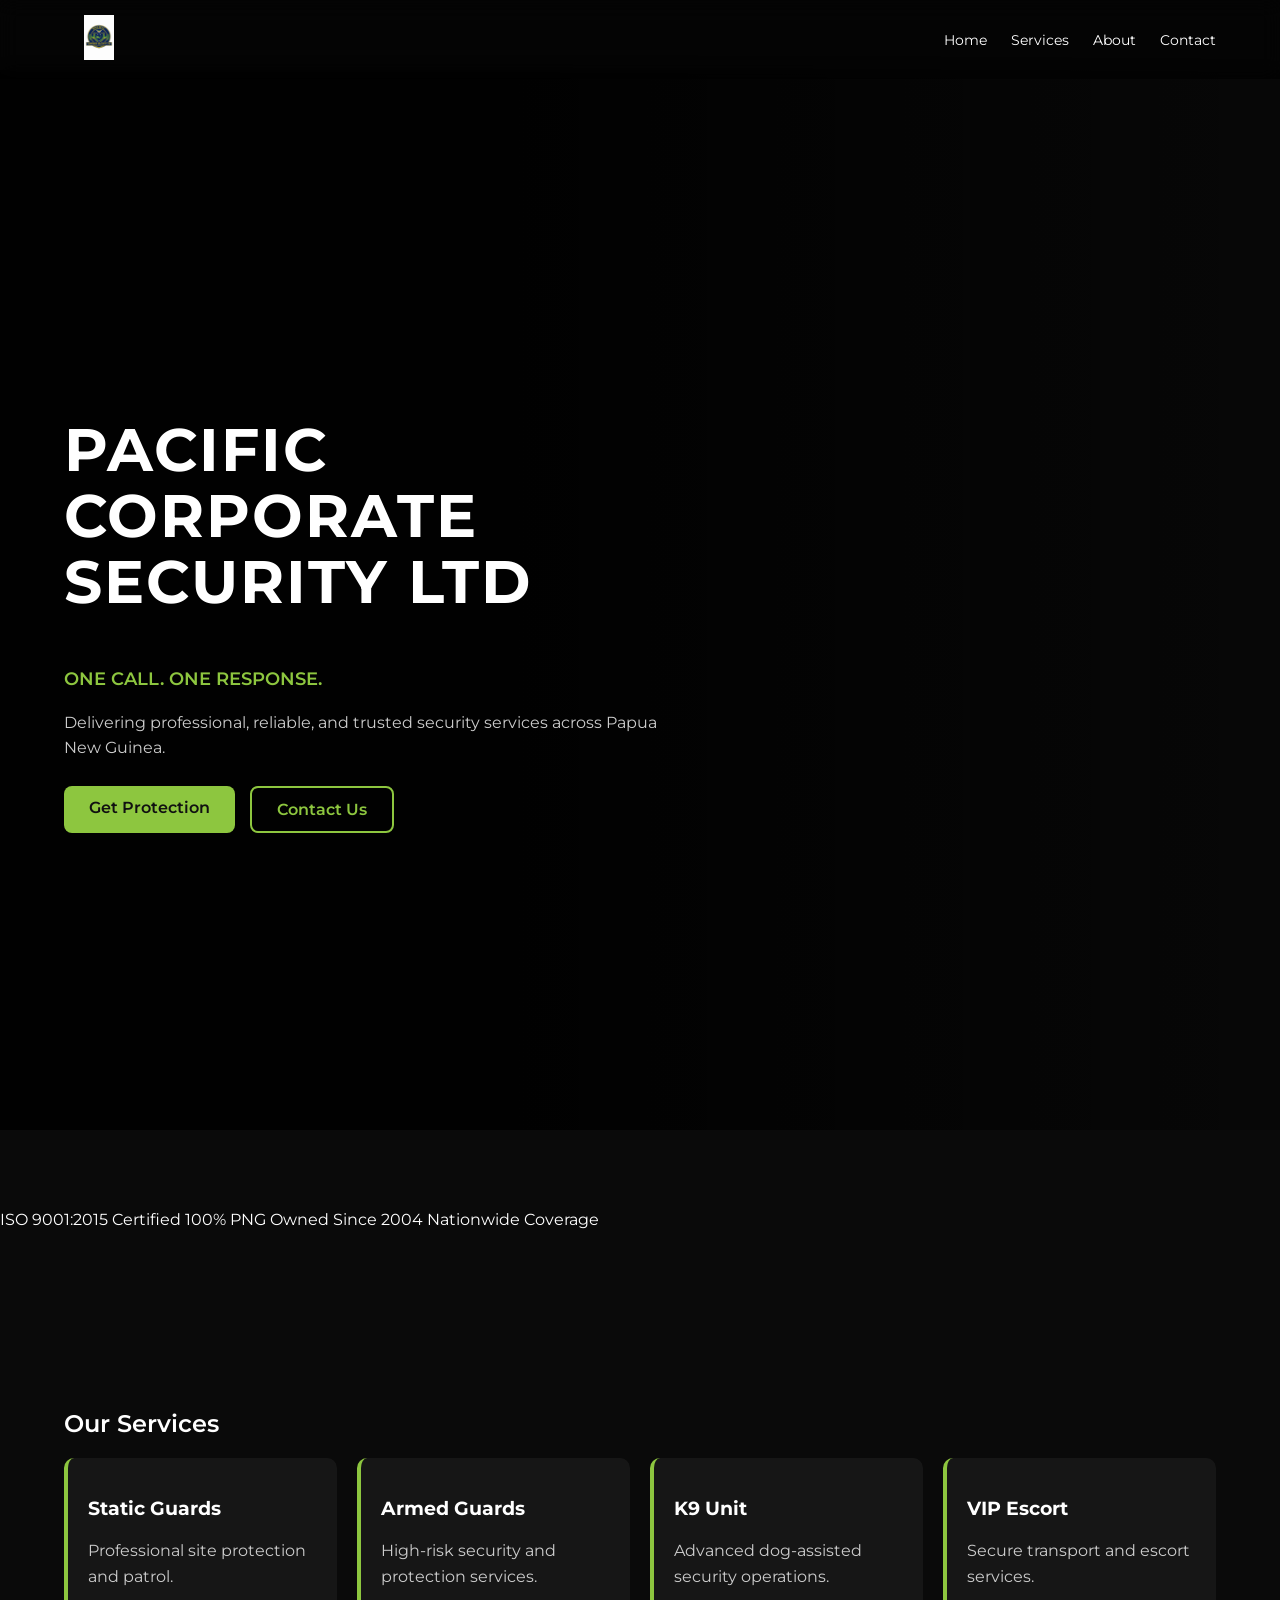
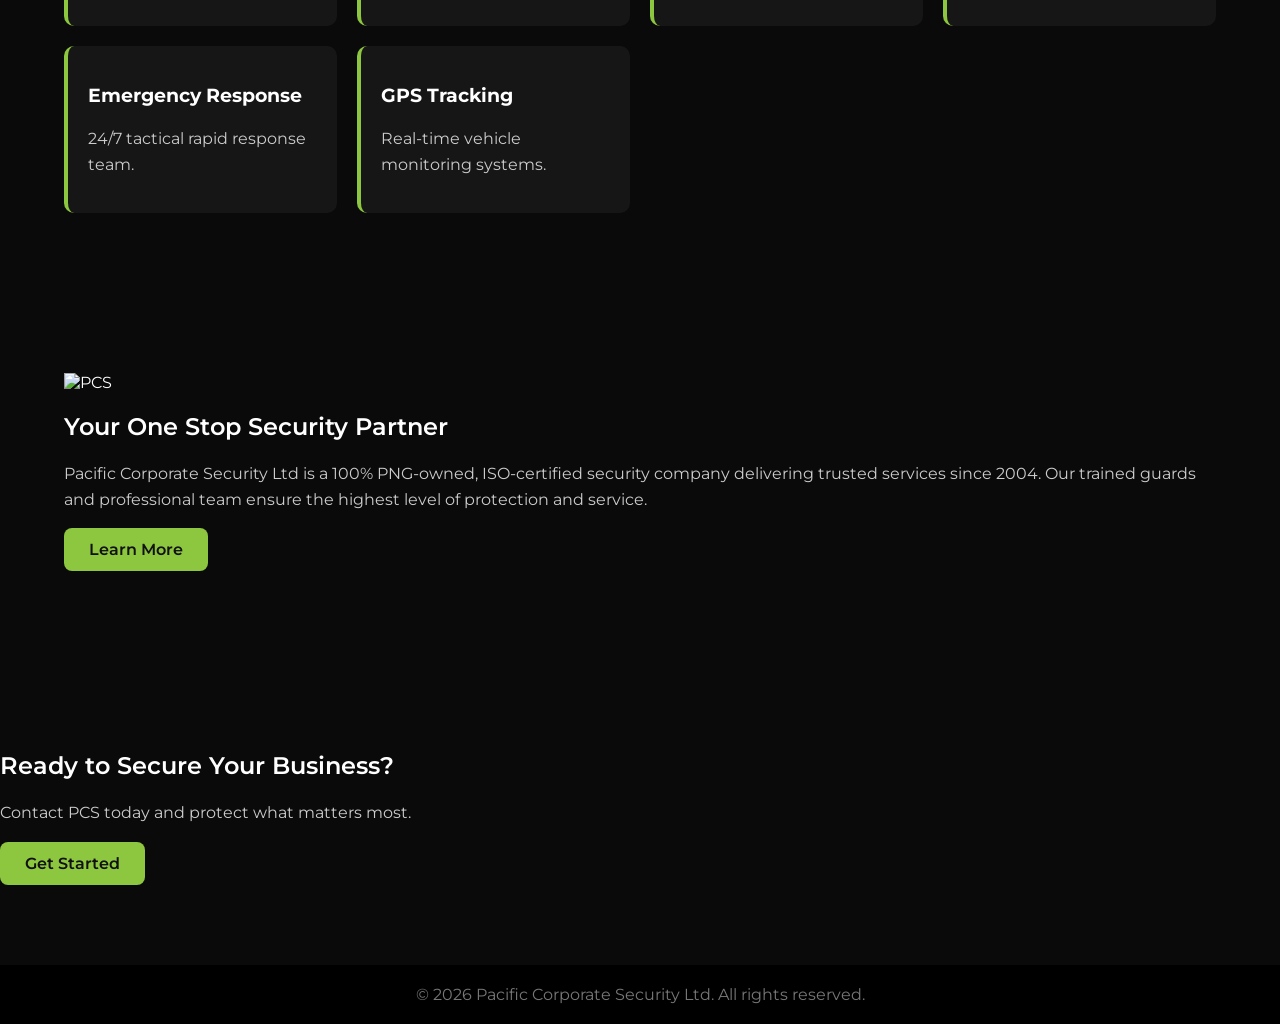
==== index.html @ a0e86210 "Fix HTML formatting and structure" ====
<!DOCTYPE html>
<html lang="en">
<head>
  <meta charset="UTF-8">
  <meta name="viewport" content="width=device-width, initial-scale=1.0">

  <link href="https://fonts.googleapis.com/css2?family=Montserrat:wght@400;600;700&display=swap" rel="stylesheet">
  <link rel="stylesheet" href="styles.css">
  
  <title>Pacific Corporate Security</title>

</head>

<body>

<!-- NAVBAR -->
<header class="navbar">
  <div class="container nav-content">
    <a href="index.html">
  <img src="logo.png" class="logo">
    </a>

    <nav>
      <a href="index.html">Home</a>
      <a href="services.html">Services</a>
      <a href="about.html">About</a>
      <a href="contact.html">Contact</a>
    </nav>
  </div>
</header>
  
<!-- HERO -->
<section class="hero">
  <div class="overlay"></div>

  <div class="container hero-content">
    <div class="hero-text">
      <h1>
        PACIFIC CORPORATE<br>
        SECURITY LTD
      </h1>

      <p class="tagline">ONE CALL. ONE RESPONSE.</p>

      <p class="hero-subtext">
        Delivering professional, reliable, and trusted security services across Papua New Guinea.
      </p>

      <div class="hero-buttons">
        <a href="#" class="btn btn-primary">Get Protection</a>
        <a href="contact.html" class="btn btn-outline">Contact Us</a>
      </div>
    </div>
  </div>
</section>

<!-- TRUST -->
<section class="trust">
  <span>ISO 9001:2015 Certified</span>
  <span>100% PNG Owned</span>
  <span>Since 2004</span>
  <span>Nationwide Coverage</span>
</section>

<!-- SERVICES -->
<section class="services container">
  <h2>Our Services</h2>
  <div class="grid">
    <div class="card"><h3>Static Guards</h3><p>Professional site protection and patrol.</p></div>
    <div class="card"><h3>Armed Guards</h3><p>High-risk security and protection services.</p></div>
    <div class="card"><h3>K9 Unit</h3><p>Advanced dog-assisted security operations.</p></div>
    <div class="card"><h3>VIP Escort</h3><p>Secure transport and escort services.</p></div>
    <div class="card"><h3>Emergency Response</h3><p>24/7 tactical rapid response team.</p></div>
    <div class="card"><h3>GPS Tracking</h3><p>Real-time vehicle monitoring systems.</p></div>
  </div>
</section>

<!-- ABOUT -->
<section class="about container">
  <img src="pcs-about.jpg" alt="PCS">
  <div class="about-text">
    <h2>Your One Stop Security Partner</h2>
    <p>
      Pacific Corporate Security Ltd is a 100% PNG-owned, ISO-certified security company
      delivering trusted services since 2004. Our trained guards and professional team
      ensure the highest level of protection and service.
    </p>
    <a href="#" class="btn btn-primary">Learn More</a>
  </div>
</section>

<!-- CTA -->
<section class="cta">
  <h2>Ready to Secure Your Business?</h2>
  <p>Contact PCS today and protect what matters most.</p>
  <a href="#" class="btn btn-primary">Get Started</a>
</section>

<!-- FOOTER -->
<footer>
  © 2026 Pacific Corporate Security Ltd. All rights reserved.
</footer>

</body>
</html>
---- styles.css ----
:root {
  --primary-green: #8DC63F;
  --dark-overlay: rgba(0, 0, 0, 0.75);
  --background: #0a0a0a;
  --text: #ffffff;
  --subtext: #cccccc;
}

body {
  margin: 0;
  font-family: 'Montserrat', sans-serif;
  background: var(--background);
  color: var(--text);
}

p {
  color: var(--subtext);
  line-height: 1.6;
}

.navbar a {
  color: var(--text);
}

.navbar a:hover {
  color: var(--primary-green);
}

.section-title {
  background: var(--primary-green);
  color: #1a1a1a;
}

.card {
  background: rgba(255,255,255,0.05);
  border-left: 4px solid var(--primary-green);
}

.btn-primary {
  background: var(--primary-green);
  color: #111;
}

.btn-outline {
  border: 2px solid var(--primary-green);
  color: var(--primary-green);
}

.overlay {
  background: linear-gradient(
    to right,
    rgba(0,0,0,0.85) 40%,
    rgba(0,0,0,0.3) 100%
  );
}

/* LAYOUT */
.container {
  width: 90%;
  max-width: 1200px;
  margin: auto;
}

/* NAVBAR */
.navbar {
  position: fixed;
  top: 0;
  width: 100%;
  padding: 15px 0;
  background: rgba(0,0,0,0.6);
  backdrop-filter: blur(10px);
  z-index: 10;
}

.nav-content {
  display: flex;
  justify-content: space-between;
  align-items: center;
}

.logo {
  height: 45px;
}

.navbar a {
  margin-left: 20px;
  text-decoration: none;
  font-size: 14px;
  transition: 0.3s;
}

/* HERO */
.hero {
  height: 100vh;
  background-size: cover;
  background-position: center;
  display: flex;
  align-items: center;
  margin-top: 70px;
}

/* SECTIONS */
section {
  padding: 80px 0;
}

/* GRID */
.grid {
  display: grid;
  grid-template-columns: repeat(auto-fit, minmax(250px, 1fr));
  gap: 20px;
}

/* CARDS */
.card {
  padding: 20px;
  border-radius: 10px;
  transition: 0.3s;
}

.card:hover {
  transform: translateY(-6px);
}

/* BUTTONS */
.btn {
  display: inline-block;
  padding: 12px 25px;
  border-radius: 8px;
  text-decoration: none;
  font-weight: 600;
  transition: 0.3s;
}

.btn:hover {
  transform: translateY(-2px);
}

/* HERO TEXT */
h1 {
  font-size: 50px;
  font-weight: 700;
}

h2 {
  font-weight: 600;
  margin-bottom: 20px;
}

/* FOOTER */
footer {
  text-align: center;
  padding: 20px;
  background: black;
  color: #777;
}

* {
  scroll-behavior: smooth;
}

/* HERO PREMIUM DESIGN */

.hero {
  height: 100vh;
  background: url('pcs-hero.jpg') center/cover no-repeat;
  position: relative;
  display: flex;
  align-items: center;
}

.overlay {
  position: absolute;
  width: 100%;
  height: 100%;
  background: linear-gradient(
    to right,
    rgba(0,0,0,0.9) 40%,
    rgba(0,0,0,0.3) 100%
  );
}

.hero-content {
  position: relative;
  z-index: 2;
}

.hero-text {
  max-width: 600px;
}

/* BIG BOLD TITLE */
.hero h1 {
  font-size: 60px;
  font-weight: 700;
  line-height: 1.1;
  letter-spacing: 2px;
}

/* GREEN TAGLINE */
.tagline {
  color: var(--primary-green);
  font-weight: 600;
  margin: 15px 0;
  font-size: 18px;
}

/* SUBTEXT */
.hero-subtext {
  color: var(--subtext);
  margin-bottom: 25px;
}

/* BUTTON SPACING */
.hero-buttons {
  display: flex;
  gap: 15px;
}

.hero-content {
  text-align: left;
}
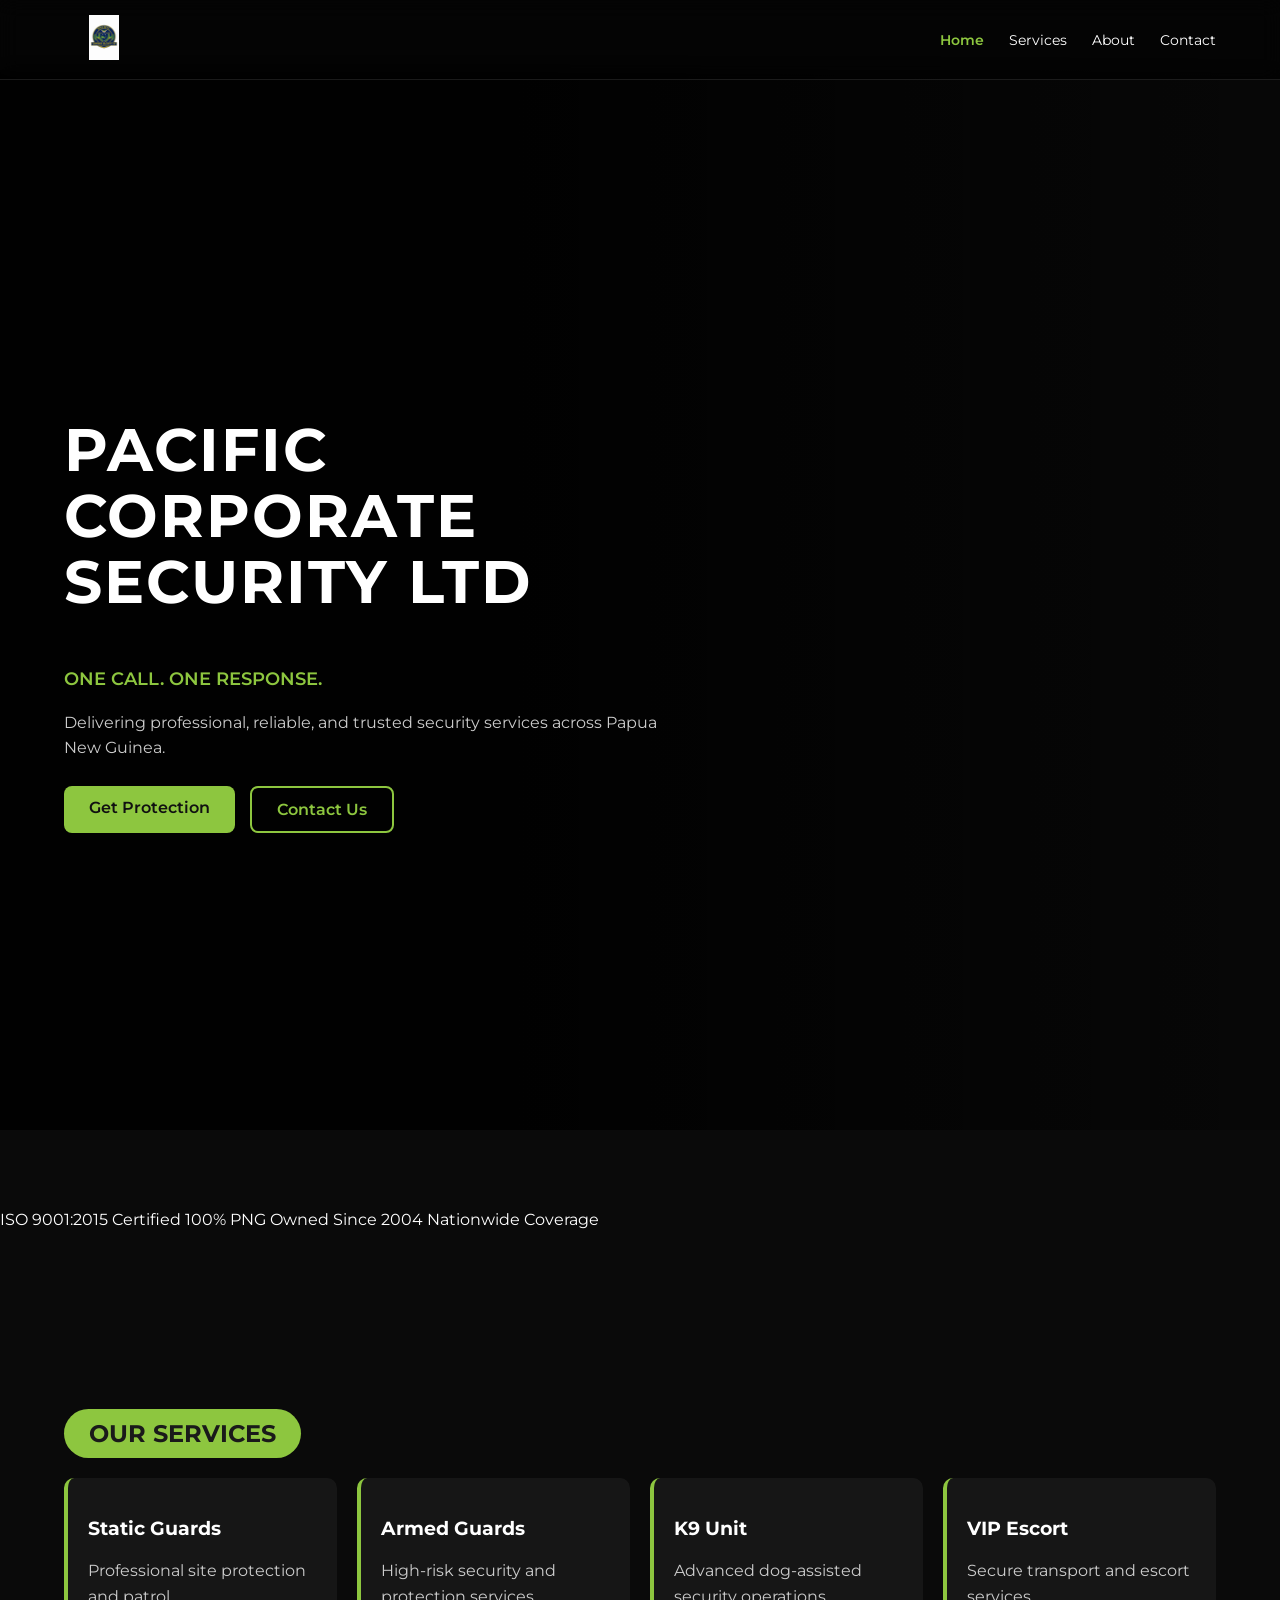
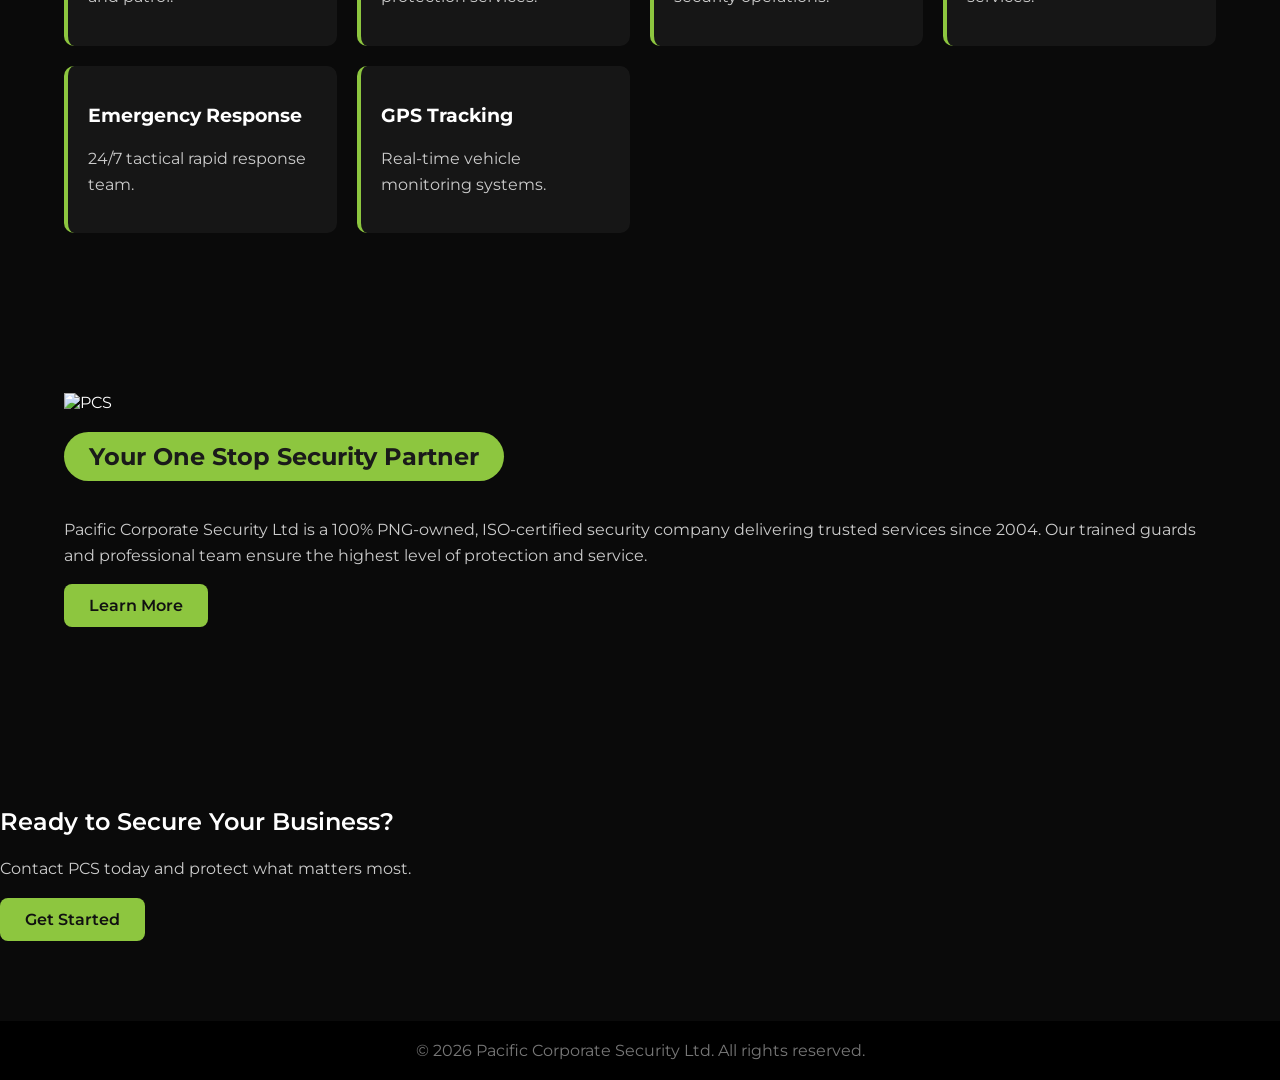
==== commit 7de8e0c2: "Update index.html" ====
--- a/index.html
+++ b/index.html
@@ -21,7 +21,7 @@
     </a>
 
     <nav>
-      <a href="index.html">Home</a>
+      <a href="index.html" class="active">Home</a>
       <a href="services.html">Services</a>
       <a href="about.html">About</a>
       <a href="contact.html">Contact</a>
@@ -64,7 +64,7 @@
 
 <!-- SERVICES -->
 <section class="services container">
-  <h2>Our Services</h2>
+  <h2 class="section-title">OUR SERVICES</h2>
   <div class="grid">
     <div class="card"><h3>Static Guards</h3><p>Professional site protection and patrol.</p></div>
     <div class="card"><h3>Armed Guards</h3><p>High-risk security and protection services.</p></div>
@@ -79,7 +79,7 @@
 <section class="about container">
   <img src="pcs-about.jpg" alt="PCS">
   <div class="about-text">
-    <h2>Your One Stop Security Partner</h2>
+    <h2 class="section-title">Your One Stop Security Partner</h2>
     <p>
       Pacific Corporate Security Ltd is a 100% PNG-owned, ISO-certified security company
       delivering trusted services since 2004. Our trained guards and professional team
--- a/styles.css
+++ b/styles.css
@@ -6,6 +6,11 @@
   --subtext: #cccccc;
 }
 
+/* GLOBAL */
+* {
+  scroll-behavior: smooth;
+}
+
 body {
   margin: 0;
   font-family: 'Montserrat', sans-serif;
@@ -18,40 +23,16 @@
   line-height: 1.6;
 }
 
-.navbar a {
-  color: var(--text);
-}
-
-.navbar a:hover {
-  color: var(--primary-green);
-}
-
-.section-title {
-  background: var(--primary-green);
-  color: #1a1a1a;
-}
-
-.card {
-  background: rgba(255,255,255,0.05);
-  border-left: 4px solid var(--primary-green);
-}
-
-.btn-primary {
-  background: var(--primary-green);
-  color: #111;
-}
-
-.btn-outline {
-  border: 2px solid var(--primary-green);
-  color: var(--primary-green);
-}
-
-.overlay {
-  background: linear-gradient(
-    to right,
-    rgba(0,0,0,0.85) 40%,
-    rgba(0,0,0,0.3) 100%
-  );
+h1 {
+  font-size: 60px;
+  font-weight: 700;
+  line-height: 1.1;
+  letter-spacing: 2px;
+}
+
+h2 {
+  font-weight: 600;
+  margin-bottom: 20px;
 }
 
 /* LAYOUT */
@@ -61,7 +42,11 @@
   margin: auto;
 }
 
-/* NAVBAR */
+section {
+  padding: 80px 0;
+}
+
+/* NAVBAR (FINAL CLEAN VERSION) */
 .navbar {
   position: fixed;
   top: 0;
@@ -70,6 +55,7 @@
   background: rgba(0,0,0,0.6);
   backdrop-filter: blur(10px);
   z-index: 10;
+  border-bottom: 1px solid rgba(255,255,255,0.1);
 }
 
 .nav-content {
@@ -78,95 +64,40 @@
   align-items: center;
 }
 
+nav {
+  display: flex;
+  align-items: center;
+}
+
 .logo {
   height: 45px;
 }
 
 .navbar a {
-  margin-left: 20px;
+  color: var(--text);
+  margin-left: 25px;
   text-decoration: none;
   font-size: 14px;
-  transition: 0.3s;
+  transition: all 0.3s ease;
+}
+
+.navbar a:hover {
+  color: var(--primary-green);
+}
+
+.navbar a.active {
+  color: var(--primary-green);
+  font-weight: 600;
 }
 
 /* HERO */
-.hero {
-  height: 100vh;
-  background-size: cover;
-  background-position: center;
-  display: flex;
-  align-items: center;
-  margin-top: 70px;
-}
-
-/* SECTIONS */
-section {
-  padding: 80px 0;
-}
-
-/* GRID */
-.grid {
-  display: grid;
-  grid-template-columns: repeat(auto-fit, minmax(250px, 1fr));
-  gap: 20px;
-}
-
-/* CARDS */
-.card {
-  padding: 20px;
-  border-radius: 10px;
-  transition: 0.3s;
-}
-
-.card:hover {
-  transform: translateY(-6px);
-}
-
-/* BUTTONS */
-.btn {
-  display: inline-block;
-  padding: 12px 25px;
-  border-radius: 8px;
-  text-decoration: none;
-  font-weight: 600;
-  transition: 0.3s;
-}
-
-.btn:hover {
-  transform: translateY(-2px);
-}
-
-/* HERO TEXT */
-h1 {
-  font-size: 50px;
-  font-weight: 700;
-}
-
-h2 {
-  font-weight: 600;
-  margin-bottom: 20px;
-}
-
-/* FOOTER */
-footer {
-  text-align: center;
-  padding: 20px;
-  background: black;
-  color: #777;
-}
-
-* {
-  scroll-behavior: smooth;
-}
-
-/* HERO PREMIUM DESIGN */
-
 .hero {
   height: 100vh;
   background: url('pcs-hero.jpg') center/cover no-repeat;
   position: relative;
   display: flex;
   align-items: center;
+  margin-top: 70px;
 }
 
 .overlay {
@@ -183,21 +114,14 @@
 .hero-content {
   position: relative;
   z-index: 2;
+  text-align: left;
 }
 
 .hero-text {
   max-width: 600px;
 }
 
-/* BIG BOLD TITLE */
-.hero h1 {
-  font-size: 60px;
-  font-weight: 700;
-  line-height: 1.1;
-  letter-spacing: 2px;
-}
-
-/* GREEN TAGLINE */
+/* TAGLINE */
 .tagline {
   color: var(--primary-green);
   font-weight: 600;
@@ -211,12 +135,70 @@
   margin-bottom: 25px;
 }
 
-/* BUTTON SPACING */
+/* BUTTONS */
+.btn {
+  display: inline-block;
+  padding: 12px 25px;
+  border-radius: 8px;
+  text-decoration: none;
+  font-weight: 600;
+  transition: 0.3s;
+}
+
+.btn:hover {
+  transform: translateY(-2px);
+}
+
+.btn-primary {
+  background: var(--primary-green);
+  color: #111;
+}
+
+.btn-outline {
+  border: 2px solid var(--primary-green);
+  color: var(--primary-green);
+}
+
 .hero-buttons {
   display: flex;
   gap: 15px;
 }
 
-.hero-content {
-  text-align: left;
-}
+/* GRID */
+.grid {
+  display: grid;
+  grid-template-columns: repeat(auto-fit, minmax(250px, 1fr));
+  gap: 20px;
+}
+
+/* CARDS */
+.card {
+  background: rgba(255,255,255,0.05);
+  padding: 20px;
+  border-radius: 10px;
+  border-left: 4px solid var(--primary-green);
+  transition: 0.3s;
+}
+
+.card:hover {
+  transform: translateY(-6px);
+}
+
+/* SECTION TITLE */
+.section-title {
+  display: inline-block;
+  background: var(--primary-green);
+  color: #1a1a1a;
+  padding: 10px 25px;
+  border-radius: 30px;
+  font-weight: 700;
+  margin-bottom: 20px;
+}
+
+/* FOOTER */
+footer {
+  text-align: center;
+  padding: 20px;
+  background: black;
+  color: #777;
+}
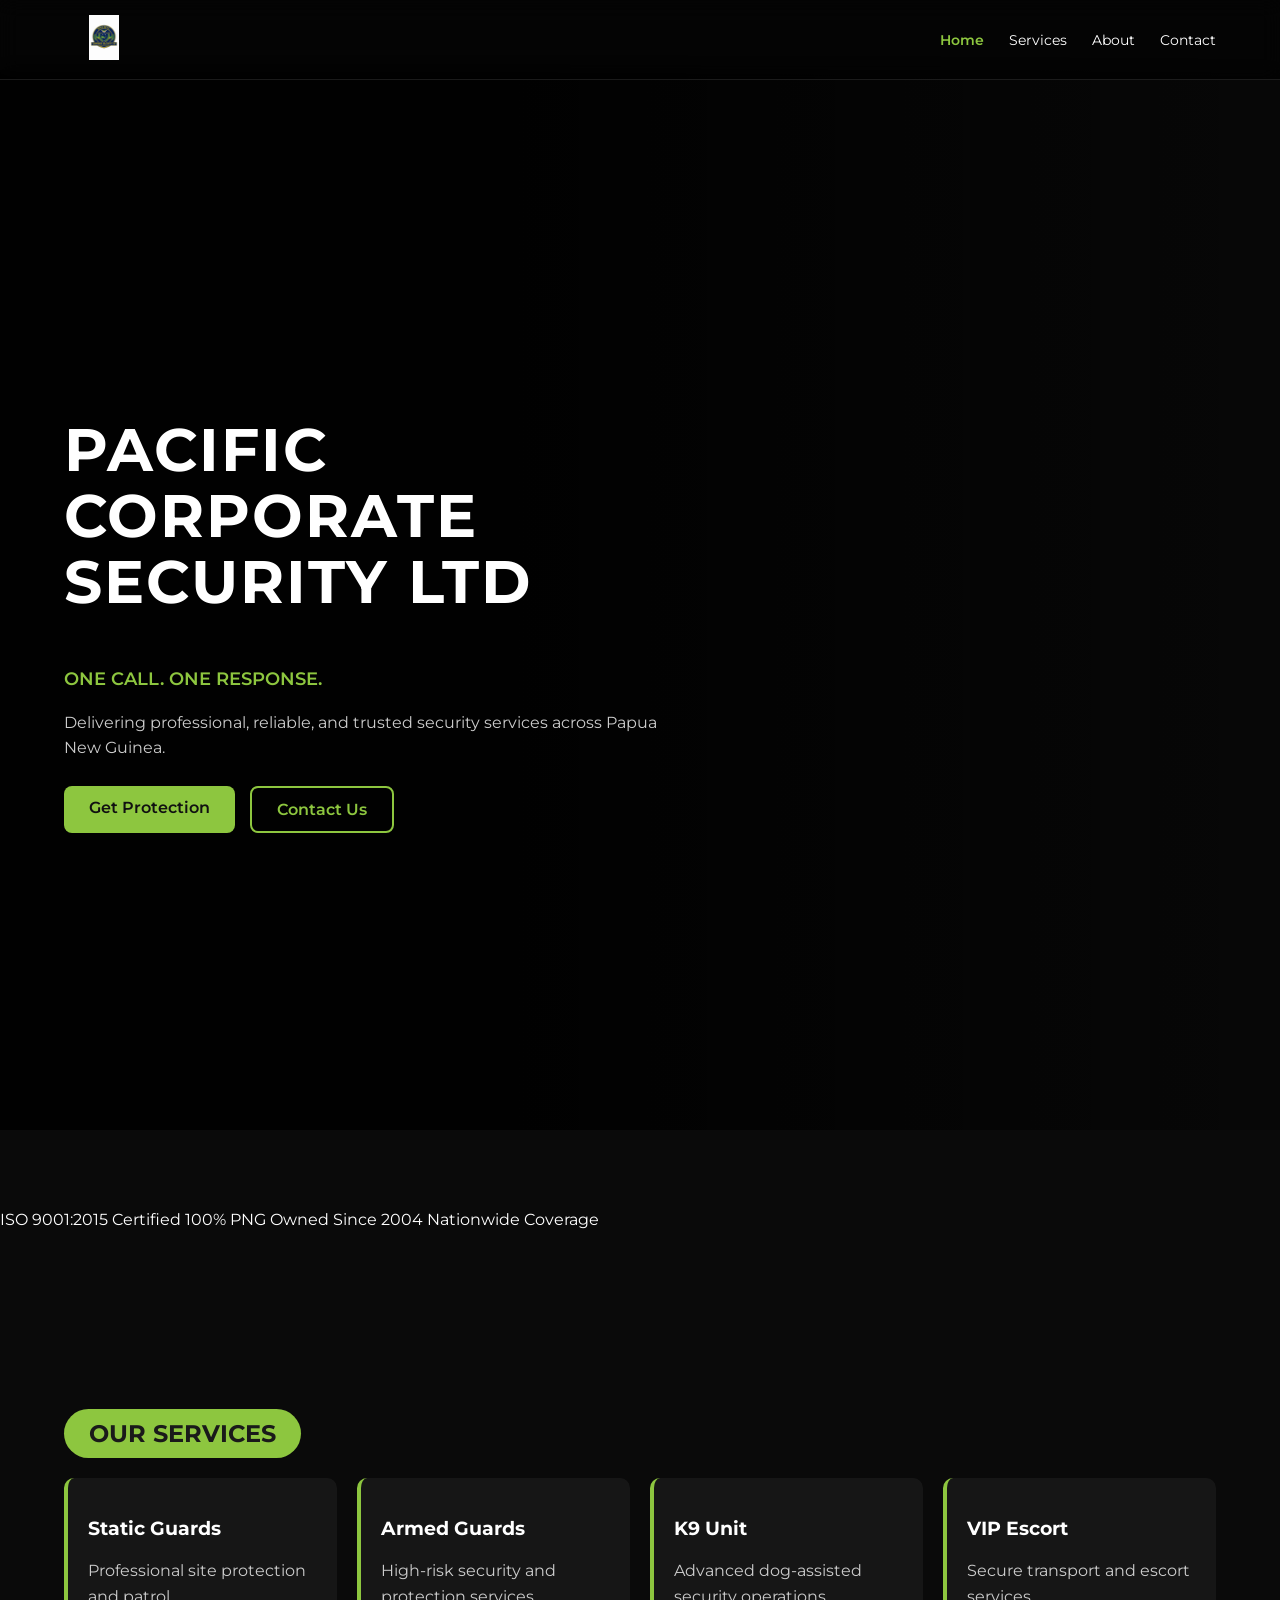
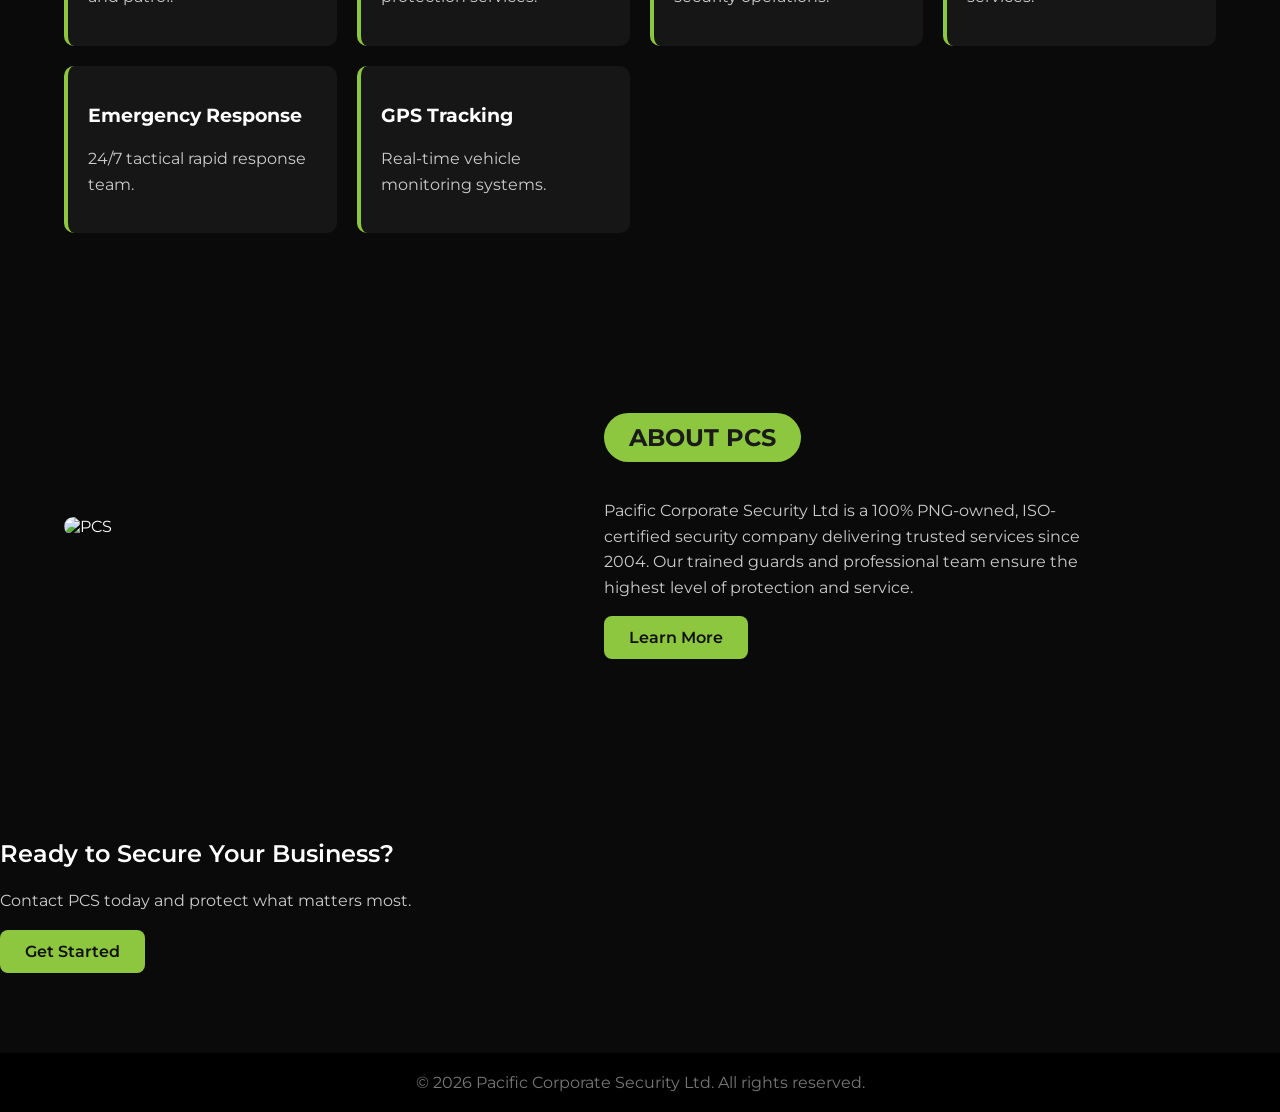
==== commit 0e03ee8e: "Update index.html" ====
--- a/index.html
+++ b/index.html
@@ -79,7 +79,7 @@
 <section class="about container">
   <img src="pcs-about.jpg" alt="PCS">
   <div class="about-text">
-    <h2 class="section-title">Your One Stop Security Partner</h2>
+    <h2 class="section-title">ABOUT PCS</h2>
     <p>
       Pacific Corporate Security Ltd is a 100% PNG-owned, ISO-certified security company
       delivering trusted services since 2004. Our trained guards and professional team
--- a/styles.css
+++ b/styles.css
@@ -202,3 +202,20 @@
   background: black;
   color: #777;
 }
+
+.about {
+  display: flex;
+  flex-wrap: wrap;
+  align-items: center;
+  gap: 40px;
+}
+
+.about img {
+  width: 100%;
+  max-width: 500px;
+  border-radius: 10px;
+}
+
+.about-text {
+  max-width: 500px;
+}
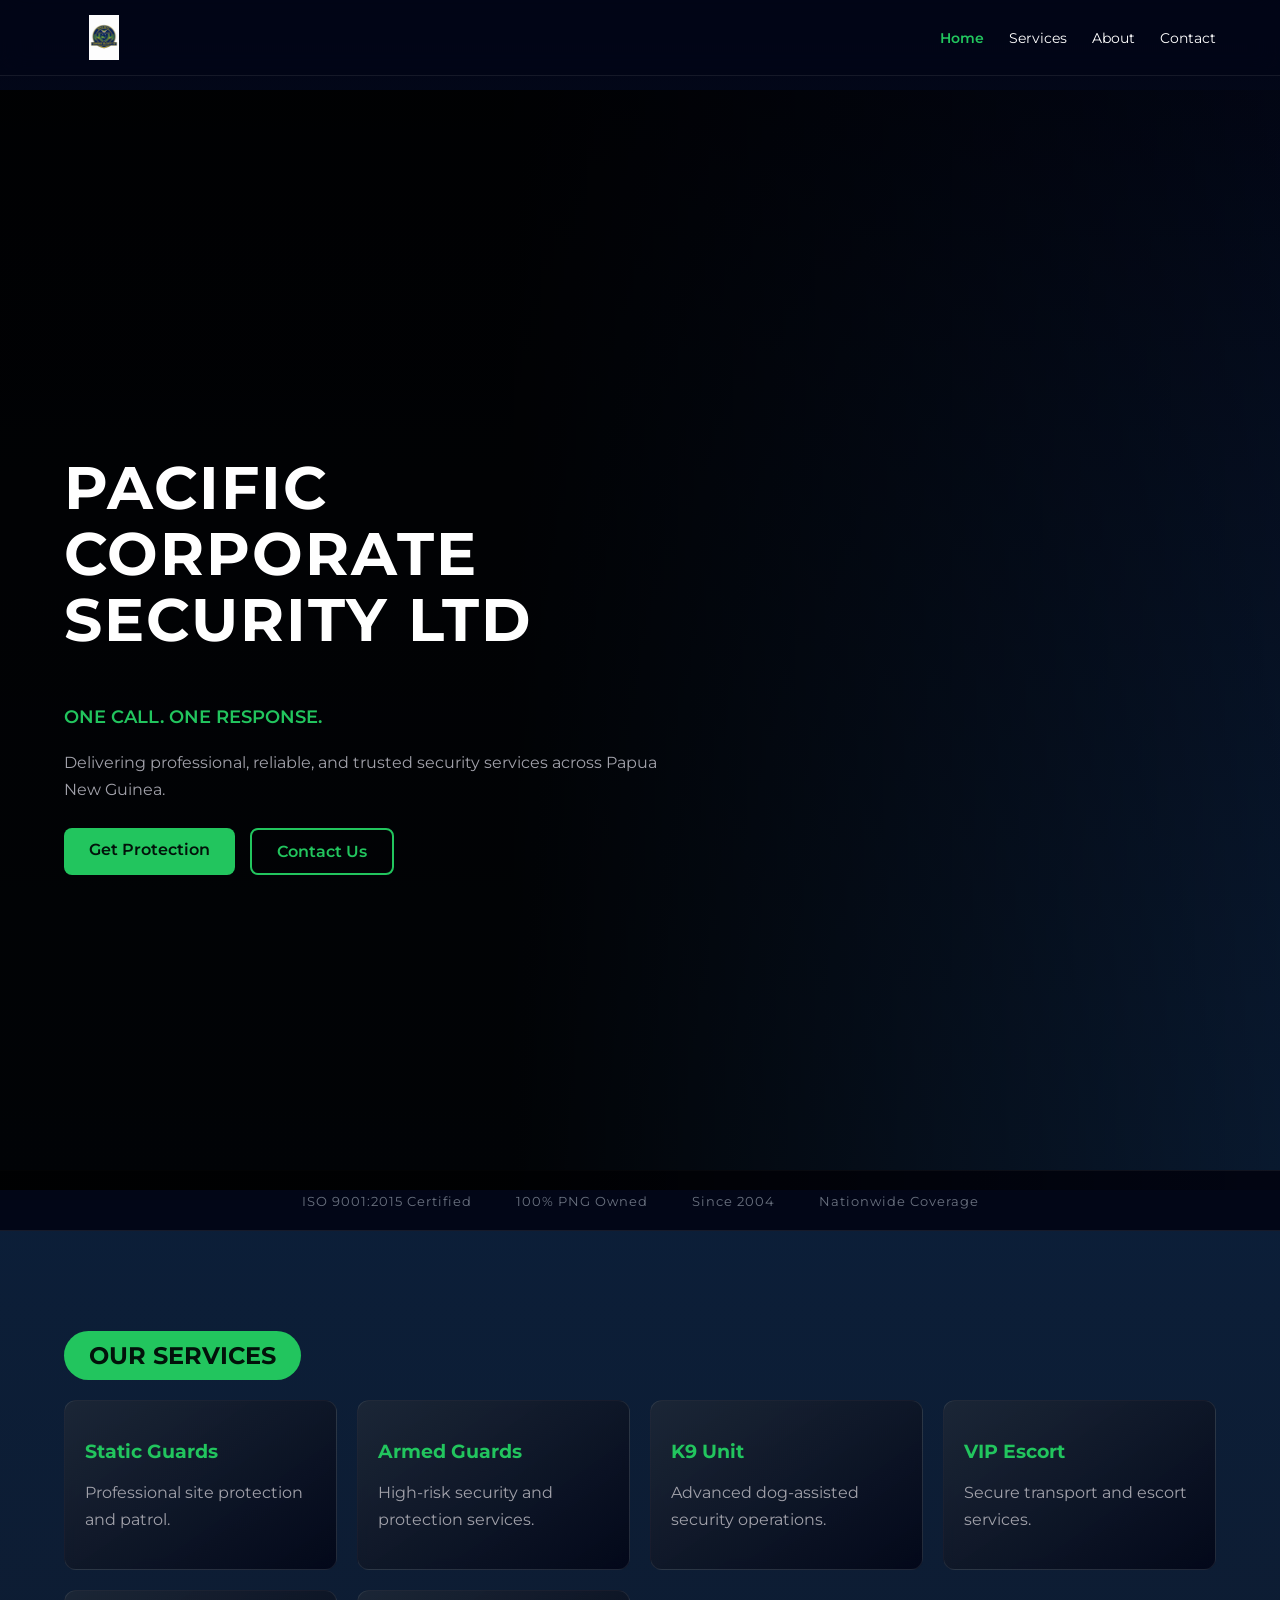
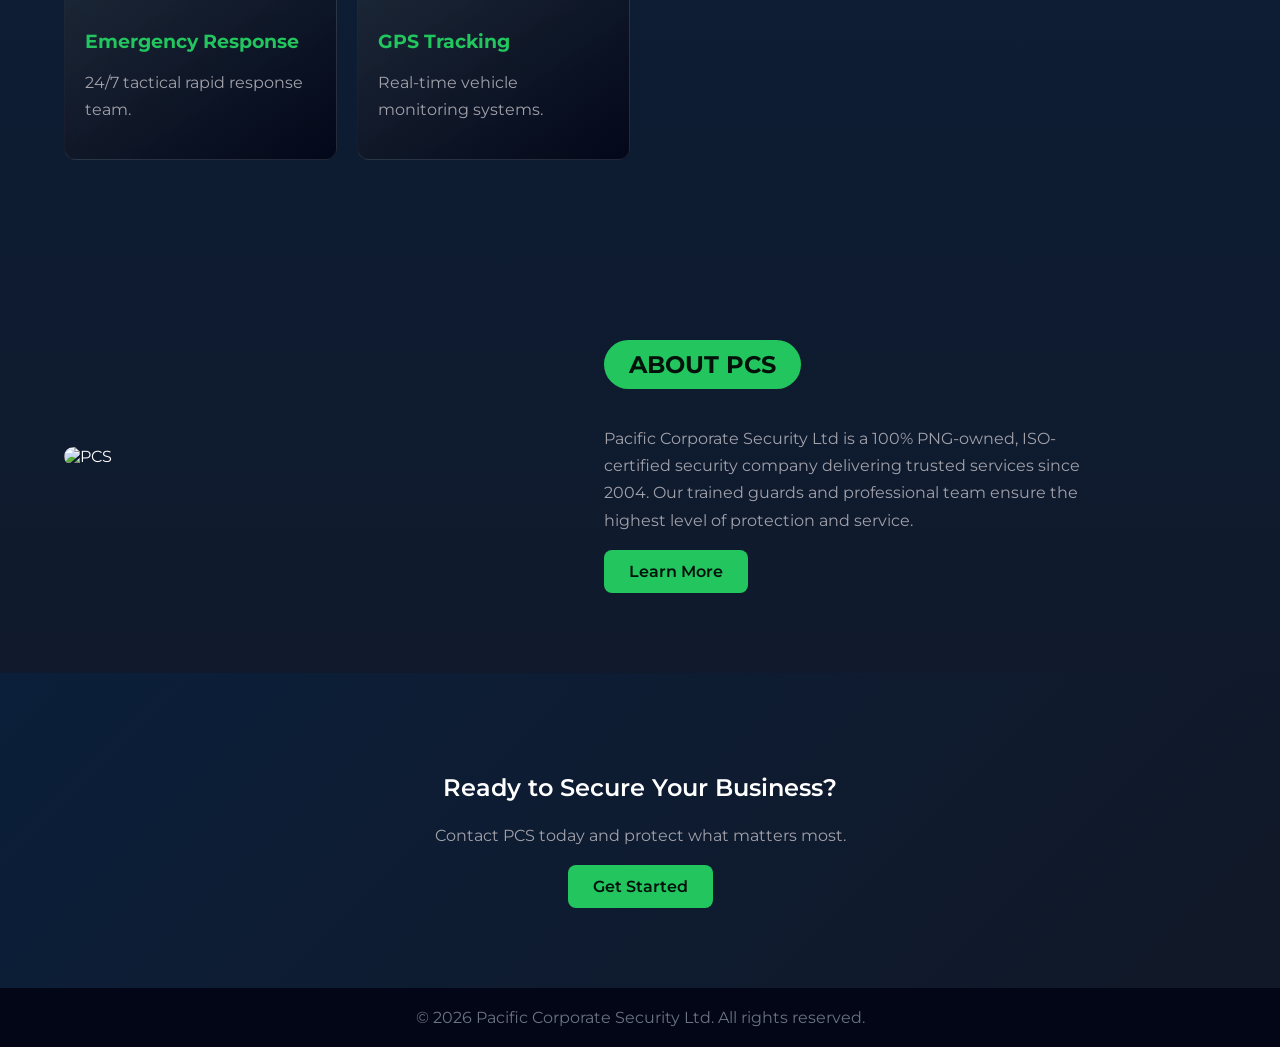
==== commit 75d2531f: "Update index.html" ====
--- a/index.html
+++ b/index.html
@@ -30,7 +30,7 @@
 </header>
   
 <!-- HERO -->
-<section class="hero">
+<section class="hero hero-home">
   <div class="overlay"></div>
 
   <div class="container hero-content">
@@ -47,7 +47,7 @@
       </p>
 
       <div class="hero-buttons">
-        <a href="#" class="btn btn-primary">Get Protection</a>
+        <a href="contact.html" class="btn btn-primary">Get Protection</a>
         <a href="contact.html" class="btn btn-outline">Contact Us</a>
       </div>
     </div>
@@ -85,7 +85,7 @@
       delivering trusted services since 2004. Our trained guards and professional team
       ensure the highest level of protection and service.
     </p>
-    <a href="#" class="btn btn-primary">Learn More</a>
+    <a href="about.html" class="btn btn-primary">Learn More</a>
   </div>
 </section>
 
@@ -93,7 +93,7 @@
 <section class="cta">
   <h2>Ready to Secure Your Business?</h2>
   <p>Contact PCS today and protect what matters most.</p>
-  <a href="#" class="btn btn-primary">Get Started</a>
+  <a href="contact.html" class="btn btn-primary">Get Started</a>
 </section>
 
 <!-- FOOTER -->
--- a/styles.css
+++ b/styles.css
@@ -1,9 +1,15 @@
 :root {
-  --primary-green: #8DC63F;
+  --primary-green: #22C55E;
+  --primary-green-dark: #16A34A;
+  --secondary-blue: #0B1F3A;
+  --secondary-blue-light: #1B2E4A;
   --dark-overlay: rgba(0, 0, 0, 0.75);
-  --background: #0a0a0a;
+
   --text: #ffffff;
-  --subtext: #cccccc;
+  --subtext: #A1A1AA;
+
+  --card-bg: #1F2937;
+  --border: rgba(255,255,255,0.08);
 }
 
 /* GLOBAL */
@@ -14,13 +20,23 @@
 body {
   margin: 0;
   font-family: 'Montserrat', sans-serif;
-  background: var(--background);
+  background: linear-gradient(
+    180deg,
+    #020617 0%,
+    #0B1F3A 40%,
+    #111827 100%
+  );
   color: var(--text);
+}
+
+img {
+  max-width: 100%;
+  display: block;
 }
 
 p {
   color: var(--subtext);
-  line-height: 1.6;
+  line-height: 1.7;
 }
 
 h1 {
@@ -35,6 +51,11 @@
   margin-bottom: 20px;
 }
 
+h3 {
+  color: var(--primary-green);
+  margin-bottom: 10px;
+}
+
 /* LAYOUT */
 .container {
   width: 90%;
@@ -46,16 +67,21 @@
   padding: 80px 0;
 }
 
-/* NAVBAR (FINAL CLEAN VERSION) */
+/* NAVBAR */
 .navbar {
   position: fixed;
   top: 0;
   width: 100%;
   padding: 15px 0;
-  background: rgba(0,0,0,0.6);
-  backdrop-filter: blur(10px);
+  background: rgba(2,6,23,0.6);
+  backdrop-filter: blur(12px);
   z-index: 10;
-  border-bottom: 1px solid rgba(255,255,255,0.1);
+  border-bottom: 1px solid var(--border);
+  transition: all 0.3s ease;
+}
+
+.navbar.scrolled {
+  background: rgba(2,6,23,0.9);
 }
 
 .nav-content {
@@ -90,16 +116,29 @@
   font-weight: 600;
 }
 
-/* HERO */
+/* HERO (FIXED VERSION) */
 .hero {
-  height: 100vh;
-  background: url('pcs-hero.jpg') center/cover no-repeat;
+  min-height: 60vh; /* FIXED */
+  padding: 120px 0 80px; /* FIXED */
+  background:
+    linear-gradient(
+      to bottom,
+      rgba(2,6,23,0.7),
+      rgba(11,31,58,0.95)
+    ),
+    url('pcs-hero.jpg') center/cover no-repeat;
   position: relative;
   display: flex;
   align-items: center;
   margin-top: 70px;
 }
 
+/* OPTIONAL: FULL HERO FOR HOMEPAGE ONLY */
+.hero-home {
+  min-height: 100vh;
+}
+
+/* OVERLAY */
 .overlay {
   position: absolute;
   width: 100%;
@@ -107,7 +146,7 @@
   background: linear-gradient(
     to right,
     rgba(0,0,0,0.9) 40%,
-    rgba(0,0,0,0.3) 100%
+    rgba(0,0,0,0.2) 100%
   );
 }
 
@@ -119,6 +158,11 @@
 
 .hero-text {
   max-width: 600px;
+}
+
+/* HERO TITLE ACCENT */
+.hero h1 span {
+  color: var(--primary-green);
 }
 
 /* TAGLINE */
@@ -151,12 +195,21 @@
 
 .btn-primary {
   background: var(--primary-green);
-  color: #111;
+  color: #02120a;
+}
+
+.btn-primary:hover {
+  background: var(--primary-green-dark);
 }
 
 .btn-outline {
   border: 2px solid var(--primary-green);
   color: var(--primary-green);
+}
+
+.btn-outline:hover {
+  background: var(--primary-green);
+  color: #02120a;
 }
 
 .hero-buttons {
@@ -173,49 +226,162 @@
 
 /* CARDS */
 .card {
-  background: rgba(255,255,255,0.05);
+  background: linear-gradient(
+    145deg,
+    rgba(31,41,55,0.8),
+    rgba(2,6,23,0.9)
+  );
   padding: 20px;
-  border-radius: 10px;
+  border-radius: 12px;
   border-left: 4px solid var(--primary-green);
+  border: 1px solid var(--border);
   transition: 0.3s;
+  backdrop-filter: blur(6px);
 }
 
 .card:hover {
-  transform: translateY(-6px);
+  transform: translateY(-6px) scale(1.01);
+  box-shadow: 0 15px 35px rgba(0,0,0,0.6);
 }
 
 /* SECTION TITLE */
 .section-title {
   display: inline-block;
   background: var(--primary-green);
-  color: #1a1a1a;
+  color: #02120a;
   padding: 10px 25px;
   border-radius: 30px;
   font-weight: 700;
-  margin-bottom: 20px;
+}
+
+/* ABOUT */
+.about {
+  display: flex;
+  flex-wrap: wrap;
+  align-items: center;
+  gap: 40px;
+}
+
+.about img {
+  width: 100%;
+  max-width: 500px;
+  border-radius: 12px;
+}
+
+.about-text {
+  max-width: 500px;
+}
+
+/* TRUST BAR */
+.trust {
+  background: #020617;
+  text-align: center;
+  padding: 20px 0;
+  border-top: 1px solid var(--border);
+  border-bottom: 1px solid var(--border);
+}
+
+.trust span {
+  margin: 0 20px;
+  font-size: 13px;
+  color: #6B7280;
+  letter-spacing: 1px;
+}
+
+/* CTA */
+.cta {
+  text-align: center;
+  background: linear-gradient(
+    135deg,
+    #0B1F3A,
+    #111827
+  );
+}
+
+/* CONTACT FORM */
+form input,
+form textarea {
+  width: 100%;
+  padding: 12px;
+  margin-top: 10px;
+  border: 1px solid var(--border);
+  border-radius: 6px;
+  background: #020617;
+  color: white;
+}
+
+form input:focus,
+form textarea:focus {
+  outline: 1px solid var(--primary-green);
 }
 
 /* FOOTER */
 footer {
   text-align: center;
   padding: 20px;
-  background: black;
-  color: #777;
-}
-
-.about {
-  display: flex;
-  flex-wrap: wrap;
-  align-items: center;
-  gap: 40px;
-}
-
-.about img {
-  width: 100%;
-  max-width: 500px;
-  border-radius: 10px;
-}
-
-.about-text {
-  max-width: 500px;
-}
+  background: #020617;
+  color: #6B7280;
+}
+
+/* =========================
+   MOBILE RESPONSIVE DESIGN
+========================= */
+
+@media (max-width: 768px) {
+
+  .nav-content {
+    flex-direction: column;
+    gap: 10px;
+  }
+
+  nav {
+    flex-wrap: wrap;
+    justify-content: center;
+  }
+
+  .navbar a {
+    margin: 5px 10px;
+  }
+
+  .hero {
+    padding: 120px 0 60px;
+    text-align: center;
+  }
+
+  h1 {
+    font-size: 36px;
+  }
+
+  .hero-buttons {
+    flex-direction: column;
+    align-items: center;
+  }
+
+  .hero-buttons .btn {
+    width: 80%;
+  }
+
+  .grid {
+    grid-template-columns: 1fr;
+  }
+
+  .about {
+    flex-direction: column;
+    text-align: center;
+  }
+
+  .trust span {
+    display: block;
+    margin: 5px 0;
+  }
+
+  .section-title {
+    font-size: 14px;
+    padding: 8px 20px;
+  }
+
+  .cta h2 {
+    font-size: 24px;
+  }
+
+}
